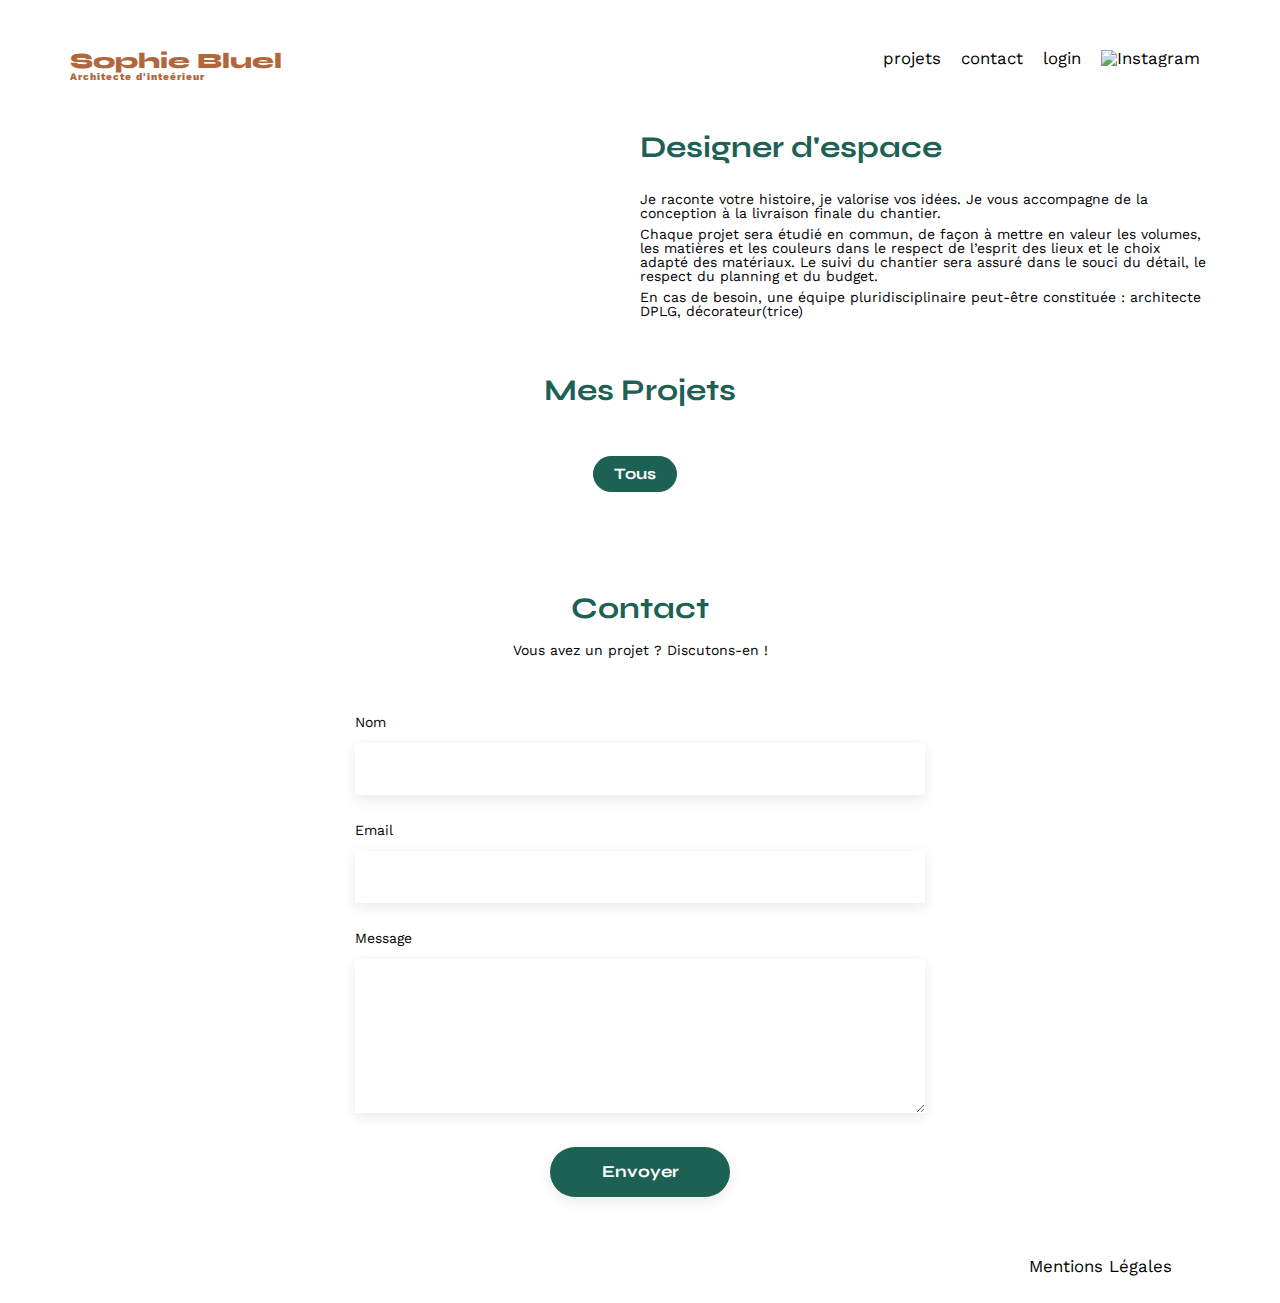
==== FrontEnd/index.html @ 48ae7760 "Ajout du filtre par catégories" ====
<!DOCTYPE html>
<html lang="fr">
<head>
	<meta charset="UTF-8">
	<title>Sophie Bluel - Architecte d'intérieur</title>
	<meta name="viewport" content="width=device-width, initial-scale=1.0">
	<link rel="preconnect" href="https://fonts.googleapis.com">
	<link rel="preconnect" href="https://fonts.gstatic.com" crossorigin>
	<link href="https://fonts.googleapis.com/css2?family=Syne:wght@700;800&family=Work+Sans&display=swap" rel="stylesheet">
	<meta name="description" content="">
	<link rel="stylesheet" href="./assets/style.css">
</head>
<body>
<header>
	<h1>Sophie Bluel <span>Architecte d'inteérieur</span></h1>
	<nav>
		<ul>
			<li>projets</li>
			<li>contact</li>
			<li>login</li>
			<li><img src="./assets/icons/instagram.png" alt="Instagram"></li>
		</ul>
	</nav>
</header>
<main>
	<section id="introduction">
		<figure>
			<img src="./assets/images/sophie-bluel.png" alt="">
		</figure>
		<article>
			<h2>Designer d'espace</h2>
			<p>Je raconte votre histoire, je valorise vos idées. Je vous accompagne de la conception à la livraison finale du chantier.</p>
			<p>Chaque projet sera étudié en commun, de façon à mettre en valeur les volumes, les matières et les couleurs dans le respect de l’esprit des lieux et le choix adapté des matériaux. Le suivi du chantier sera assuré dans le souci du détail, le respect du planning et du budget.</p>
			<p>En cas de besoin, une équipe pluridisciplinaire peut-être constituée : architecte DPLG, décorateur(trice)</p>
		</article>
	</section>
	<section id="portfolio">
		<h2>Mes Projets</h2>
		<div class="categories button-rounded">
			<span class="active" id="all">Tous</span>
		</div>
		<div class="gallery">
		</div>
	</section>
	<section id="contact">
		<h2>Contact</h2>
		<p>Vous avez un projet ? Discutons-en !</p>
		<form action="#" method="post">
			<label for="name">Nom</label>
			<input type="text" name="name" id="name">
			<label for="email">Email</label>
			<input type="email" name="email" id="email">
			<label for="message">Message</label>
			<textarea name="message" id="message" cols="30" rows="10"></textarea>
			<input type="submit" value="Envoyer">
		</form>
	</section>
</main>

<footer>
	<nav>
		<ul>
			<li>Mentions Légales</li>
		</ul>
	</nav>
</footer>

<script src="./assets/fetch.js"></script>
<script src="./assets/galerie.js"></script>
<script src="./assets/categories.js"></script>
</body>
</html>
---- FrontEnd/assets/style.css ----
/* http://meyerweb.com/eric/tools/css/reset/
   v2.0 | 20110126
   License: none (public domain)
*/

html, body, div, span, applet, object, iframe,
h1, h2, h3, h4, h5, h6, p, blockquote, pre,
a, abbr, acronym, address, big, cite, code,
del, dfn, em, img, ins, kbd, q, s, samp,
small, strike, strong, sub, sup, tt, var,
b, u, i, center,
dl, dt, dd, ol, ul, li,
fieldset, form, label, legend,
table, caption, tbody, tfoot, thead, tr, th, td,
article, aside, canvas, details, embed,
figure, figcaption, footer, header, hgroup,
menu, nav, output, ruby, section, summary,
time, mark, audio, video {
	margin: 0;
	padding: 0;
	border: 0;
	font-size: 100%;
	font: inherit;
	vertical-align: baseline;
}
/* HTML5 display-role reset for older browsers */
article, aside, details, figcaption, figure,
footer, header, hgroup, menu, nav, section {
	display: block;
}
body {
	line-height: 1;
}
ol, ul {
	list-style: none;
}
blockquote, q {
	quotes: none;
}
blockquote:before, blockquote:after,
q:before, q:after {
	content: '';
	content: none;
}
table {
	border-collapse: collapse;
	border-spacing: 0;
}
/** end reset css**/
body {
	max-width: 1140px;
	margin:auto;
	font-family: 'Work Sans' ;
	font-size: 14px;
}
header {
	display: flex;
	justify-content: space-between;
	margin: 50px 0
}
section {
	margin: 50px 0
}

h1{
	display: flex;
	flex-direction: column;
	font-family: 'Syne';
	font-size: 22px;
	font-weight: 800;
	color: #B1663C
}

h1 > span {
	font-family: 'Work Sans';
	font-size:10px;
	letter-spacing: 0.1em;
;
}

h2{
	font-family: 'Syne';
	font-weight: 700;
	font-size: 30px;
	color: #1D6154
}
nav ul {
	display: flex;
	align-items: center;
	list-style-type: none;

}
nav li {
	padding: 0 10px;
	font-size: 1.2em;
}

li:hover {
	color: #B1663C;
}
#introduction {
	display: flex;
	align-items: center;
}
#introduction figure {
	flex: 1
}
#introduction img {
	display: block;
	margin: auto;
	width: 80%;
}

#introduction article {
	flex: 1
}
#introduction h2 {
	margin-bottom: 1em;
}

#introduction p {
	margin-bottom: 0.5em;
}
#portfolio h2 {
	text-align: center;
	margin-bottom: 1em;
}

.button-rounded{
	display: flex;
	justify-content: center;
	margin: 51px;
}

.button-rounded span{
	margin-right: 10px;
	padding: 9px 20px;

	color: #1D6154;
	font-family: 'Syne';
	font-size: 16px;
	line-height: 16px;
	font-weight: 700;
	border: 1px solid #1D6154;
	border-radius: 60px;

	display: flex;
	text-align: center;
	justify-content: space-around;
	align-items: center;
}

.button-rounded span:hover, .button-rounded span.active{
	background-color: #1D6154;
	color: white;
}

.gallery {
	width: 100%;
	display: grid;
	grid-template-columns: 1fr 1fr 1fr;
	grid-column-gap: 20px;
	grid-row-gap: 20px;
}


.gallery img {
	width: 100%;
}

.categories .category span{
	cursor: pointer;
}

#contact {
	width: 50%;
margin: auto;
}
#contact > * {
	text-align: center;

}
#contact h2{
	margin-bottom: 20px;
}
#contact form {
	text-align: left;
	margin-top:30px;
	display: flex;
	flex-direction: column;
}

#contact input {
	height: 50px;
	font-size: 1.2em;
	border: none;
	box-shadow: 0px 4px 14px rgba(0, 0, 0, 0.09);
}
#contact label {
	margin: 2em 0 1em 0;
}
#contact textarea {
	border: none;
	box-shadow: 0px 4px 14px rgba(0, 0, 0, 0.09);
}

input[type="submit"]{
	font-family: 'Syne';
	font-weight: 700;
	color: white;
	background-color: #1D6154;
	margin : 2em auto ;
	width: 180px;
	text-align: center;
	border-radius: 60px ;
}

footer nav ul {
	display: flex;
	justify-content: flex-end;
	margin: 2em
}
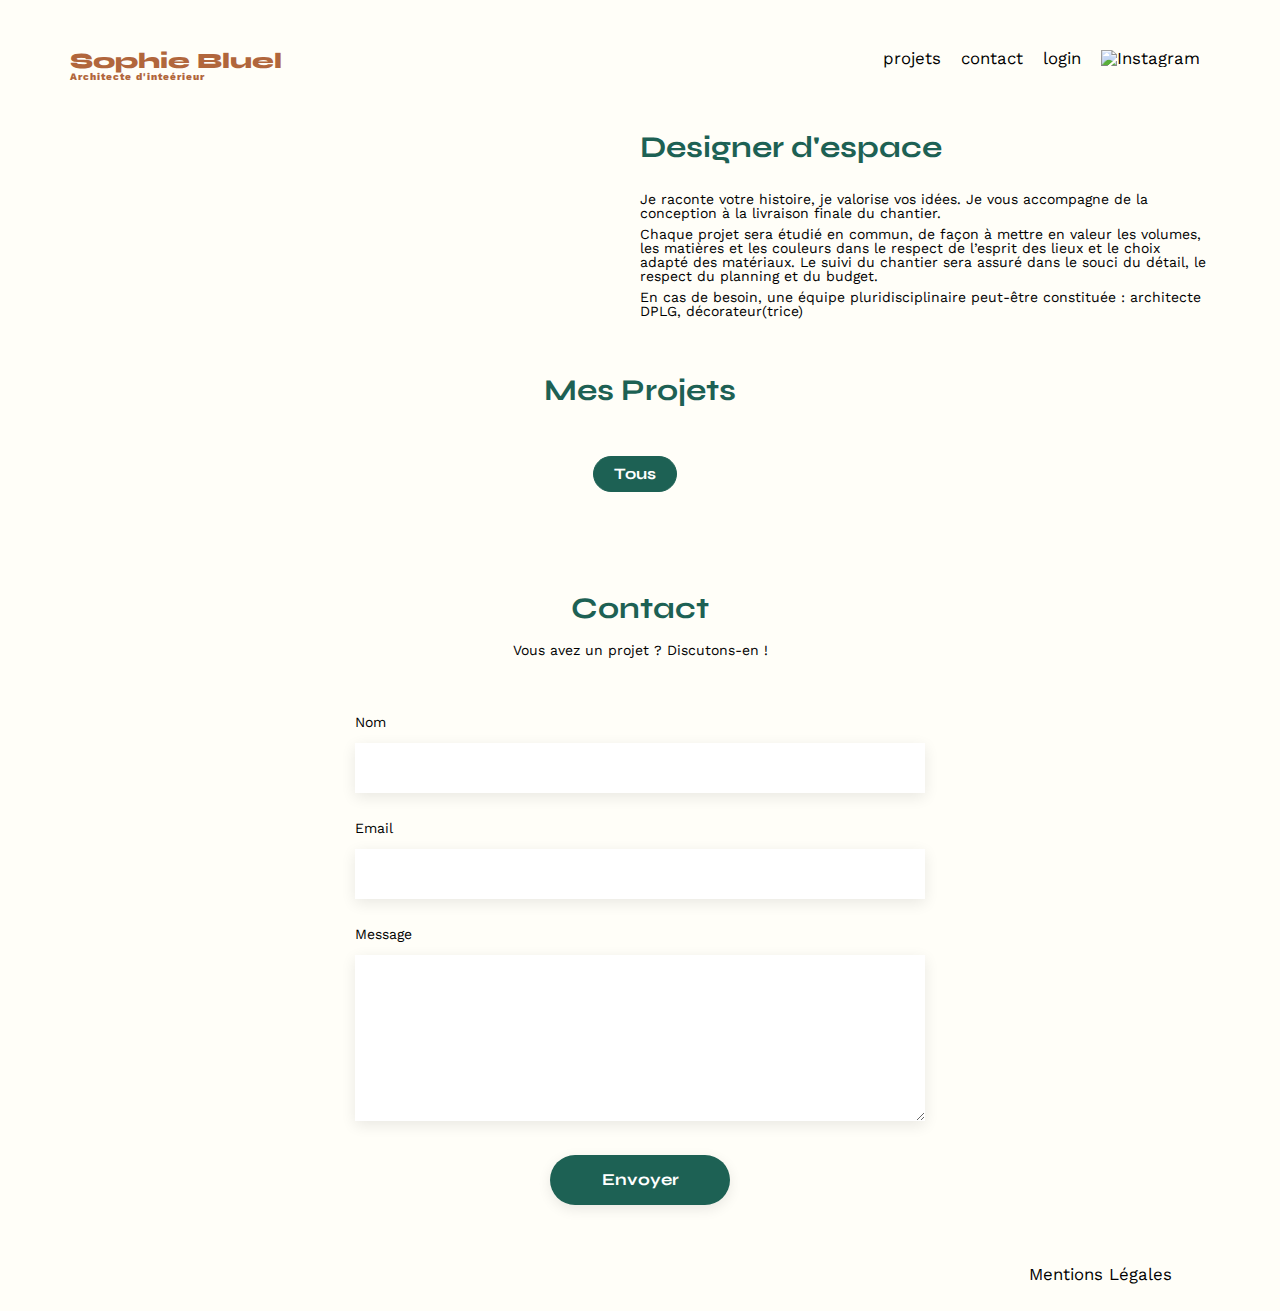
==== commit 8223172e: "Commencement d'ajout de la page login" ====
--- a/FrontEnd/index.html
+++ b/FrontEnd/index.html
@@ -8,7 +8,7 @@
 	<link rel="preconnect" href="https://fonts.gstatic.com" crossorigin>
 	<link href="https://fonts.googleapis.com/css2?family=Syne:wght@700;800&family=Work+Sans&display=swap" rel="stylesheet">
 	<meta name="description" content="">
-	<link rel="stylesheet" href="./assets/style.css">
+	<link rel="stylesheet" href="./assets/css/style.css">
 </head>
 <body>
 <header>
@@ -17,7 +17,7 @@
 		<ul>
 			<li>projets</li>
 			<li>contact</li>
-			<li>login</li>
+			<li><a href="login.html">login</a></li>
 			<li><img src="./assets/icons/instagram.png" alt="Instagram"></li>
 		</ul>
 	</nav>
@@ -65,8 +65,8 @@
 	</nav>
 </footer>
 
-<script src="./assets/fetch.js"></script>
-<script src="./assets/galerie.js"></script>
-<script src="./assets/categories.js"></script>
+<script src="./assets/js/fetch.js"></script>
+<script src="./assets/js/galerie.js"></script>
+<script src="./assets/js/categories.js"></script>
 </body>
 </html>
--- a/FrontEnd/assets/css/style.css
+++ b/FrontEnd/assets/css/style.css
@@ -0,0 +1,244 @@
+/* http://meyerweb.com/eric/tools/css/reset/
+   v2.0 | 20110126
+   License: none (public domain)
+*/
+
+html, body, div, span, applet, object, iframe,
+h1, h2, h3, h4, h5, h6, p, blockquote, pre,
+a, abbr, acronym, address, big, cite, code,
+del, dfn, em, img, ins, kbd, q, s, samp,
+small, strike, strong, sub, sup, tt, var,
+b, u, i, center,
+dl, dt, dd, ol, ul, li,
+fieldset, form, label, legend,
+table, caption, tbody, tfoot, thead, tr, th, td,
+article, aside, canvas, details, embed,
+figure, figcaption, footer, header, hgroup,
+menu, nav, output, ruby, section, summary,
+time, mark, audio, video {
+	margin: 0;
+	padding: 0;
+	border: 0;
+	font-size: 100%;
+	font: inherit;
+	vertical-align: baseline;
+}
+/* HTML5 display-role reset for older browsers */
+article, aside, details, figcaption, figure,
+footer, header, hgroup, menu, nav, section {
+	display: block;
+}
+body {
+	line-height: 1;
+	background-color: #FFFEF8;
+}
+ol, ul {
+	list-style: none;
+}
+blockquote, q {
+	quotes: none;
+}
+blockquote:before, blockquote:after,
+q:before, q:after {
+	content: '';
+	content: none;
+}
+table {
+	border-collapse: collapse;
+	border-spacing: 0;
+}
+/** end reset css**/
+body {
+	max-width: 1140px;
+	margin:auto;
+	font-family: 'Work Sans' ;
+	font-size: 14px;
+}
+header {
+	display: flex;
+	justify-content: space-between;
+	margin: 50px 0
+}
+section {
+	margin: 50px 0
+}
+
+h1{
+	display: flex;
+	flex-direction: column;
+	font-family: 'Syne';
+	font-size: 22px;
+	font-weight: 800;
+	color: #B1663C
+}
+
+h1 > span {
+	font-family: 'Work Sans';
+	font-size:10px;
+	letter-spacing: 0.1em;
+;
+}
+
+h2{
+	font-family: 'Syne';
+	font-weight: 700;
+	font-size: 30px;
+	color: #1D6154
+}
+nav ul {
+	display: flex;
+	align-items: center;
+	list-style-type: none;
+
+}
+nav li {
+	padding: 0 10px;
+	font-size: 1.2em;
+}
+
+li.active{
+	font-weight: 700;
+}
+
+li:hover {
+	color: #B1663C;
+}
+
+li img{
+	width: 20px;
+	height: 20px;
+}
+
+li a{
+	text-decoration: none;
+	color: black;
+}
+
+#introduction {
+	display: flex;
+	align-items: center;
+}
+#introduction figure {
+	flex: 1
+}
+#introduction img {
+	display: block;
+	margin: auto;
+	width: 80%;
+}
+
+#introduction article {
+	flex: 1
+}
+#introduction h2 {
+	margin-bottom: 1em;
+}
+
+#introduction p {
+	margin-bottom: 0.5em;
+}
+#portfolio h2 {
+	text-align: center;
+	margin-bottom: 1em;
+}
+
+.button-rounded{
+	display: flex;
+	justify-content: center;
+	margin: 51px;
+}
+
+.button-rounded span{
+	margin-right: 10px;
+	padding: 9px 20px;
+
+	color: #1D6154;
+	font-family: 'Syne';
+	font-size: 16px;
+	line-height: 16px;
+	font-weight: 700;
+	border: 1px solid #1D6154;
+	border-radius: 60px;
+
+	display: flex;
+	text-align: center;
+	justify-content: space-around;
+	align-items: center;
+}
+
+.button-rounded span:hover, .button-rounded span.active{
+	background-color: #1D6154;
+	color: white;
+}
+
+.gallery {
+	width: 100%;
+	display: grid;
+	grid-template-columns: 1fr 1fr 1fr;
+	grid-column-gap: 20px;
+	grid-row-gap: 20px;
+}
+
+
+.gallery img {
+	width: 100%;
+}
+
+.categories .category span{
+	cursor: pointer;
+}
+
+#contact {
+	width: 50%;
+margin: auto;
+}
+#contact > * {
+	text-align: center;
+
+}
+#contact h2{
+	margin-bottom: 20px;
+}
+#contact form {
+	text-align: left;
+	margin-top:30px;
+	display: flex;
+	flex-direction: column;
+}
+
+#contact input {
+	height: 50px;
+	font-size: 1.2em;
+	border: none;
+	box-shadow: 0px 4px 14px rgba(0, 0, 0, 0.09);
+}
+#contact label {
+	margin: 2em 0 1em 0;
+}
+#contact textarea {
+	border: none;
+	box-shadow: 0px 4px 14px rgba(0, 0, 0, 0.09);
+	padding: 8px 9px;
+}
+
+input{
+	padding: 0 15px;
+}
+
+input[type="submit"]{
+	font-family: 'Syne';
+	font-weight: 700;
+	color: white;
+	background-color: #1D6154;
+	margin : 2em auto ;
+	width: 180px;
+	text-align: center;
+	border-radius: 60px ;
+}
+
+footer nav ul {
+	display: flex;
+	justify-content: flex-end;
+	margin: 2em
+}
+
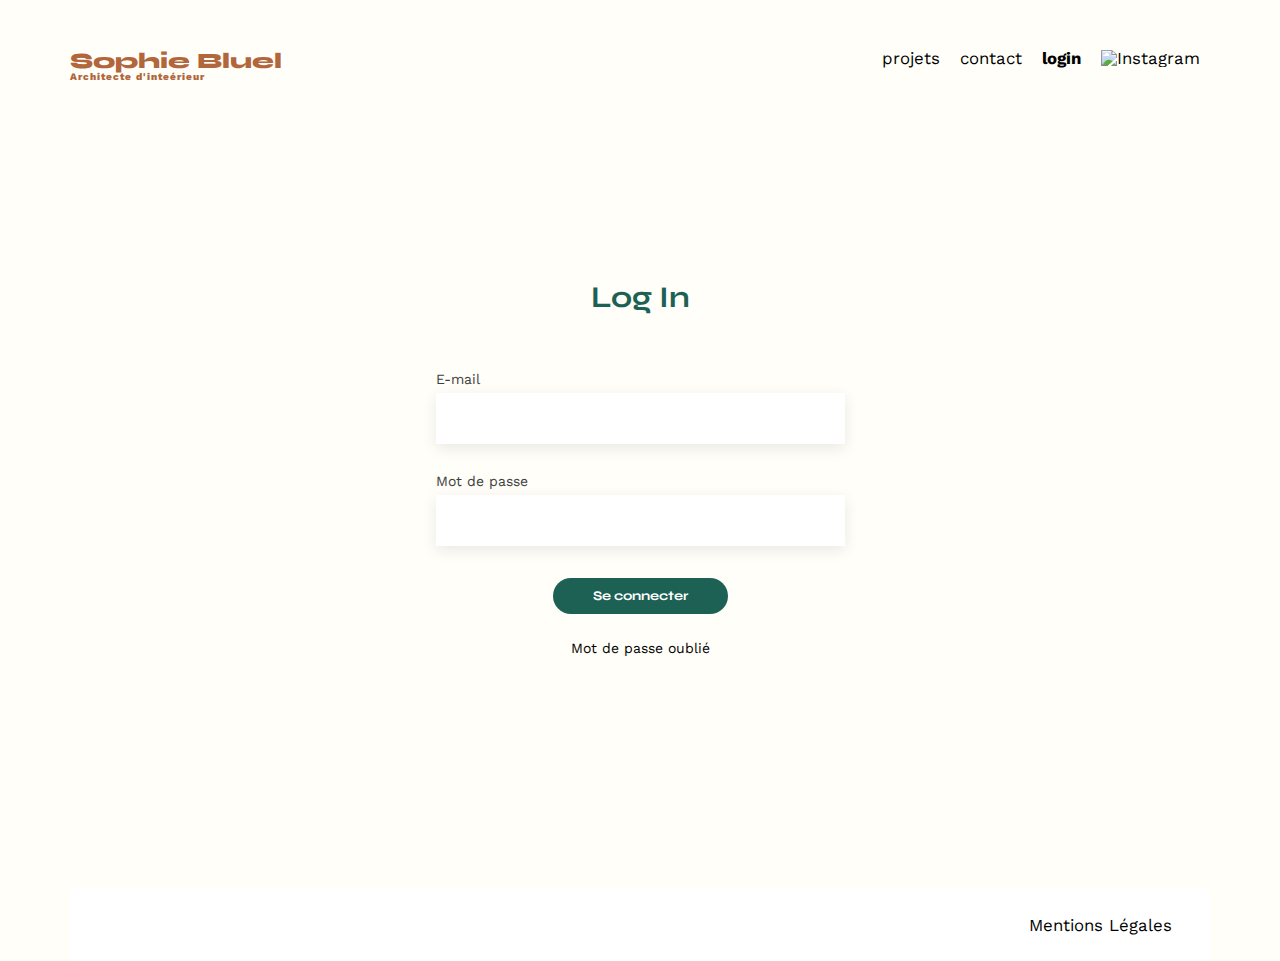
==== commit 05b920ba: "ajout login avec mdp & email + logout" ====
--- a/FrontEnd/index.html
+++ b/FrontEnd/index.html
@@ -17,7 +17,7 @@
 		<ul>
 			<li>projets</li>
 			<li>contact</li>
-			<li><a href="login.html">login</a></li>
+			<li id="logout">logout</li>
 			<li><img src="./assets/icons/instagram.png" alt="Instagram"></li>
 		</ul>
 	</nav>
@@ -66,7 +66,9 @@
 </footer>
 
 <script src="./assets/js/fetch.js"></script>
+<script src="./assets/js/testToken.js"></script>
 <script src="./assets/js/galerie.js"></script>
+<script src="./assets/js/logout.js"></script>
 <script src="./assets/js/categories.js"></script>
 </body>
 </html>
--- a/FrontEnd/assets/css/style.css
+++ b/FrontEnd/assets/css/style.css
@@ -94,6 +94,7 @@
 nav li {
 	padding: 0 10px;
 	font-size: 1.2em;
+	cursor: pointer;
 }
 
 li.active{
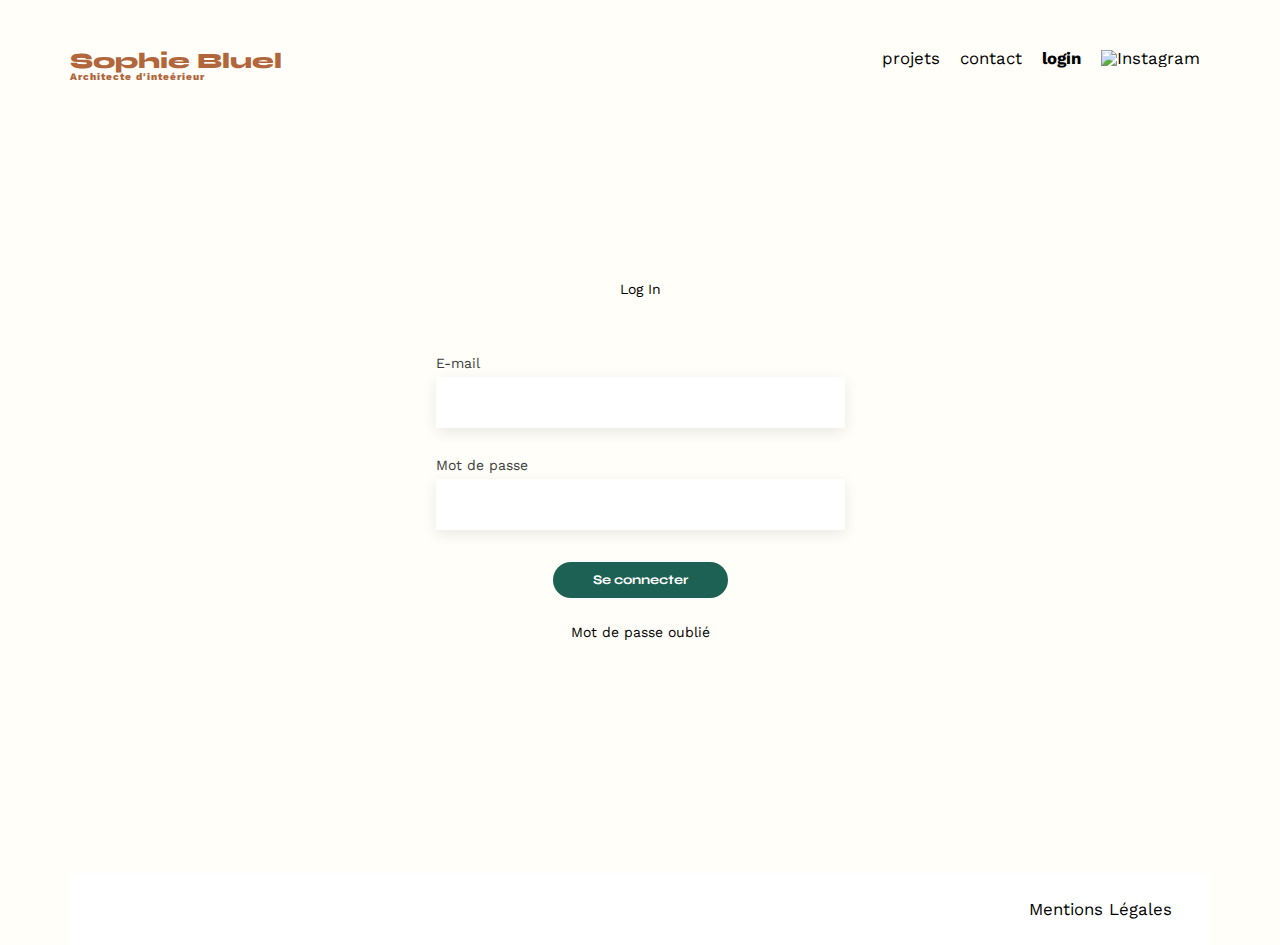
==== commit 5e4bafa4: "Ajout boite modale" ====
--- a/FrontEnd/index.html
+++ b/FrontEnd/index.html
@@ -7,12 +7,14 @@
 	<link rel="preconnect" href="https://fonts.googleapis.com">
 	<link rel="preconnect" href="https://fonts.gstatic.com" crossorigin>
 	<link href="https://fonts.googleapis.com/css2?family=Syne:wght@700;800&family=Work+Sans&display=swap" rel="stylesheet">
+	<link rel="stylesheet" href="https://cdnjs.cloudflare.com/ajax/libs/font-awesome/6.4.0/css/all.min.css" integrity="sha512-iecdLmaskl7CVkqkXNQ/ZH/XLlvWZOJyj7Yy7tcenmpD1ypASozpmT/E0iPtmFIB46ZmdtAc9eNBvH0H/ZpiBw==" crossorigin="anonymous" referrerpolicy="no-referrer" />
 	<meta name="description" content="">
 	<link rel="stylesheet" href="./assets/css/style.css">
+	<link rel="stylesheet" href="./assets/css/modal.css">
 </head>
 <body>
 <header>
-	<h1>Sophie Bluel <span>Architecte d'inteérieur</span></h1>
+	<h1>Sophie Bluel <span>Architecte d'intérieur</span></h1>
 	<nav>
 		<ul>
 			<li>projets</li>
@@ -27,7 +29,12 @@
 		<figure>
 			<img src="./assets/images/sophie-bluel.png" alt="">
 		</figure>
+
 		<article>
+			<div class="edit-texte">
+				<i class="fa-regular fa-pen-to-square"></i>
+				<span>modifier</span>
+			</div>
 			<h2>Designer d'espace</h2>
 			<p>Je raconte votre histoire, je valorise vos idées. Je vous accompagne de la conception à la livraison finale du chantier.</p>
 			<p>Chaque projet sera étudié en commun, de façon à mettre en valeur les volumes, les matières et les couleurs dans le respect de l’esprit des lieux et le choix adapté des matériaux. Le suivi du chantier sera assuré dans le souci du détail, le respect du planning et du budget.</p>
@@ -35,7 +42,21 @@
 		</article>
 	</section>
 	<section id="portfolio">
-		<h2>Mes Projets</h2>
+		<div class="project"> 
+			<h2>Mes Projets</h2>
+			<div id="edit-modal" data-target="#modal-galery" data-toggle="modal">
+				<i class="fa-regular fa-pen-to-square"></i>
+				<span>modifier</span>
+			</div>
+			<div class="modal" id="modal-galery">
+				<div class="modal-content">
+					<div class="modal-header">
+						<h2>Modifier la galerie</h2>
+						<span class="modal-close">&times;</span>
+					</div>
+				</div>
+			</div>
+		</div>
 		<div class="categories button-rounded">
 			<span class="active" id="all">Tous</span>
 		</div>
@@ -70,5 +91,7 @@
 <script src="./assets/js/galerie.js"></script>
 <script src="./assets/js/logout.js"></script>
 <script src="./assets/js/categories.js"></script>
+<script src="./assets/js/edit.js"></script>
+<script src="./assets/js/modal.js"></script>
 </body>
 </html>
--- a/FrontEnd/assets/css/style.css
+++ b/FrontEnd/assets/css/style.css
@@ -78,13 +78,29 @@
 	letter-spacing: 0.1em;
 ;
 }
-
-h2{
+.edit-texte{
+	margin-bottom: 20px;
+}
+
+.project{
+	display: flex;
+	justify-content: center;
+}
+
+.project h2{
 	font-family: 'Syne';
 	font-weight: 700;
 	font-size: 30px;
 	color: #1D6154
 }
+
+.project #edit-modal{
+	margin: 10px 21px;
+	font-size: 14px;
+	cursor: pointer;
+}
+
+
 nav ul {
 	display: flex;
 	align-items: center;
--- a/FrontEnd/assets/css/modal.css
+++ b/FrontEnd/assets/css/modal.css
@@ -0,0 +1,24 @@
+.modal{
+    display: none;
+    position: fixed;
+    z-index: 1;
+    left: 0;
+    top: 0;
+    width: 100%;
+    height: 100%;
+    overflow: auto;
+    background-color: rgb(0,0,0);
+    background-color: rgba(0,0,0,0.4);
+}
+
+.modal-content{
+    background-color: #fefefe;
+    margin: 15% auto;
+    padding: 20px;
+    border: 1px solid #888;
+    width: 80%;
+}
+
+.modal.show{
+    display: block;
+}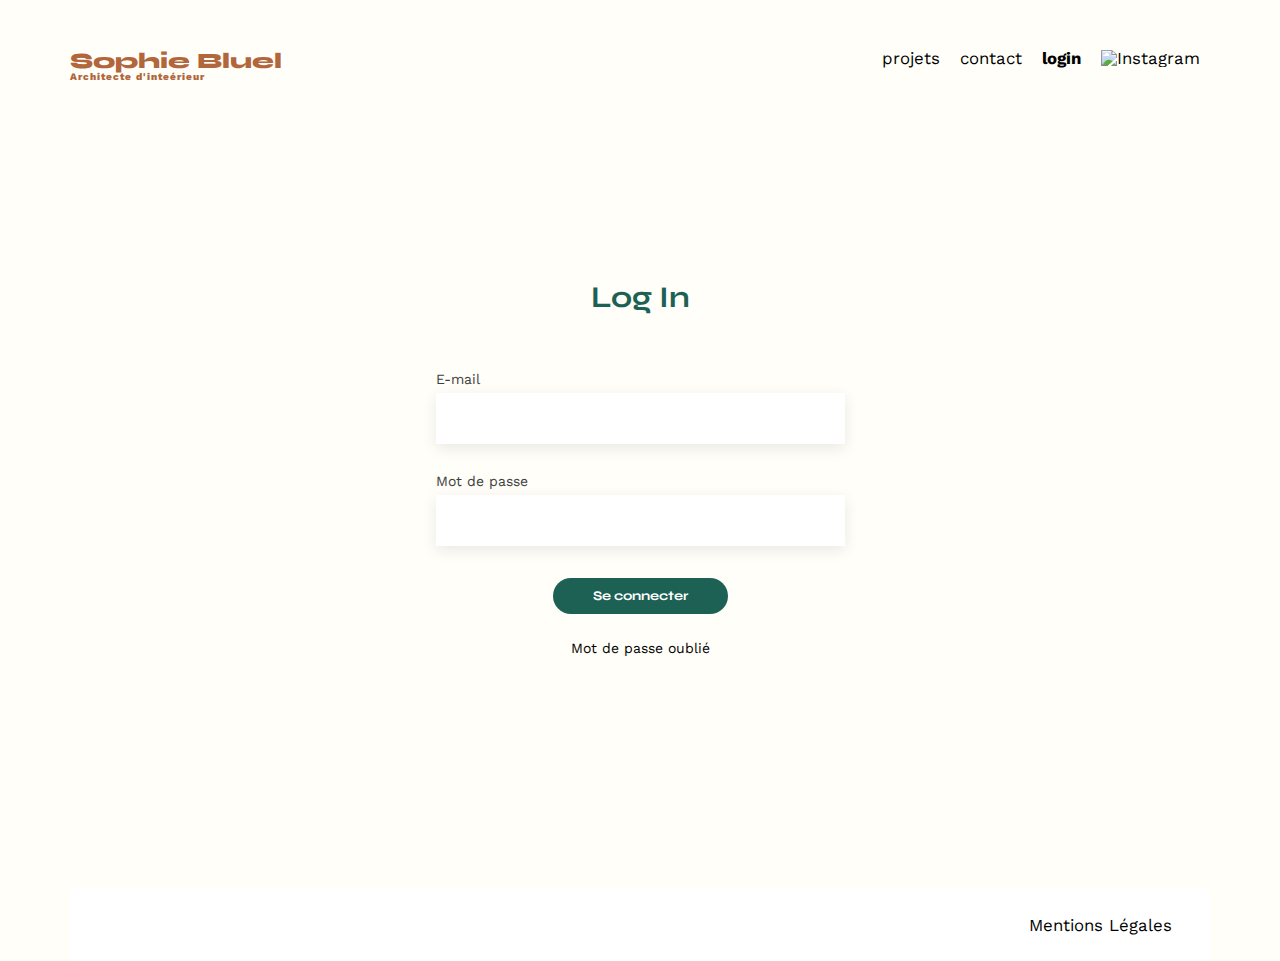
==== commit f36f330a: "ajout bouton supprimer sur les photos dans la modale" ====
--- a/FrontEnd/index.html
+++ b/FrontEnd/index.html
@@ -48,14 +48,37 @@
 				<i class="fa-regular fa-pen-to-square"></i>
 				<span>modifier</span>
 			</div>
+
 			<div class="modal" id="modal-galery">
 				<div class="modal-content">
 					<div class="modal-header">
-						<h2>Modifier la galerie</h2>
-						<span class="modal-close">&times;</span>
+						<div class="modal-actions">
+							<div class="arrow">
+								<i class="fa-solid fa-arrow-left modal-arrow"></i>
+							</div>
+							<div class="xmark">
+								<i class="fa-solid fa-xmark modal-close"></i>
+							</div>
+						</div>
+					</div>
+					<div class="modal-title">
+						<span class=".modal-title">Galerie photo</span>
+					</div>
+					<div class="modal-main">
+						<div class="edit-photo">
+						</div>
+					</div>
+					<div class="modal-footer">
+						<div class="button-add">
+							<span>Ajouter une photo</span>
+						</div>
+						<div class="remove-galery">
+							<span>Supprimer la galerie</span>
+						</div>
 					</div>
 				</div>
 			</div>
+
 		</div>
 		<div class="categories button-rounded">
 			<span class="active" id="all">Tous</span>
--- a/FrontEnd/assets/css/style.css
+++ b/FrontEnd/assets/css/style.css
@@ -87,7 +87,7 @@
 	justify-content: center;
 }
 
-.project h2{
+h2{
 	font-family: 'Syne';
 	font-weight: 700;
 	font-size: 30px;
--- a/FrontEnd/assets/css/modal.css
+++ b/FrontEnd/assets/css/modal.css
@@ -5,7 +5,6 @@
     left: 0;
     top: 0;
     width: 100%;
-    height: 100%;
     overflow: auto;
     background-color: rgb(0,0,0);
     background-color: rgba(0,0,0,0.4);
@@ -14,11 +13,127 @@
 .modal-content{
     background-color: #fefefe;
     margin: 15% auto;
-    padding: 20px;
-    border: 1px solid #888;
-    width: 80%;
+    padding: 30px;
+    border: 1px solid #888; 
+    max-width: 630px;
+    max-height: 731px;
+    border-radius: 10px;
+
+    display: flex;
+    justify-content: center;
+    flex-direction: column;
+}
+
+.modal-header{
+    width: 100%;
+}
+
+.modal-header .modal-actions{
+    display: flex;
+    justify-content: space-between;
+    align-items: center;
+}
+
+.modal-header .modal-actions .arrow i{
+    cursor : pointer;
+    display: none;
+}
+
+
+.modal-header .modal-actions i .modal-close{
+    cursor : pointer;  
+    display: block;
+    width: 24px;
+    height: 24px;
 }
 
 .modal.show{
     display: block;
-}+}
+
+.modal-title{
+	font-family: 'work sans';
+	font-weight: 400;
+	font-size: 26px;
+	color: #000;
+    display: flex;
+    justify-content: center;
+    align-items: center;
+    margin: 15px 0 45px 0 ;
+}
+
+.image-modal{
+    position: relative;
+}
+
+.image-modal .poubelle{
+    position: absolute;
+    width: 17px;
+    height: 17px;
+    background-color: #000;
+    padding: 4px;
+    border-radius: 2px;
+    box-sizing: border-box;
+    top: 6px;
+    right: 6px;
+}
+
+.image-modal .fa-trash-can{
+    color: #FFFFFF;
+    font-size: 9px;
+    
+    display: flex;
+    justify-content: center;
+}
+
+.modal-main{
+    margin: 0 20%;
+    border-bottom: 1px solid #B3B3B3;
+}
+
+.edit-photo {
+	max-width: 420px;
+	display: grid;
+	grid-template-columns: 1fr 1fr 1fr 1fr 1fr;
+	grid-column-gap: 20px;
+	grid-row-gap: 20px;
+    margin-bottom: 50px;
+}
+
+
+.edit-photo img {
+	width: 100%;
+}
+
+
+.modal-footer{
+    margin-top:40px ;
+    display: flex;
+    justify-content: center;
+    align-items: center;
+    flex-direction: column;
+}
+
+.modal-footer .button-add{
+    background-color: #1D6154;
+    border-radius: 60px;
+    width: 237px;
+    height: 36px ;
+    line-height: 36px;
+    margin-bottom: 23px;
+}
+
+.modal-footer .button-add span{
+    font-family: 'Syne';
+    font-style: normal;
+    font-weight: 700;
+    font-size: 14px;
+    color: #fefefe;
+
+    display: flex;
+    justify-content: center;
+}
+
+.modal-footer .remove-galery{
+    color: red;
+}
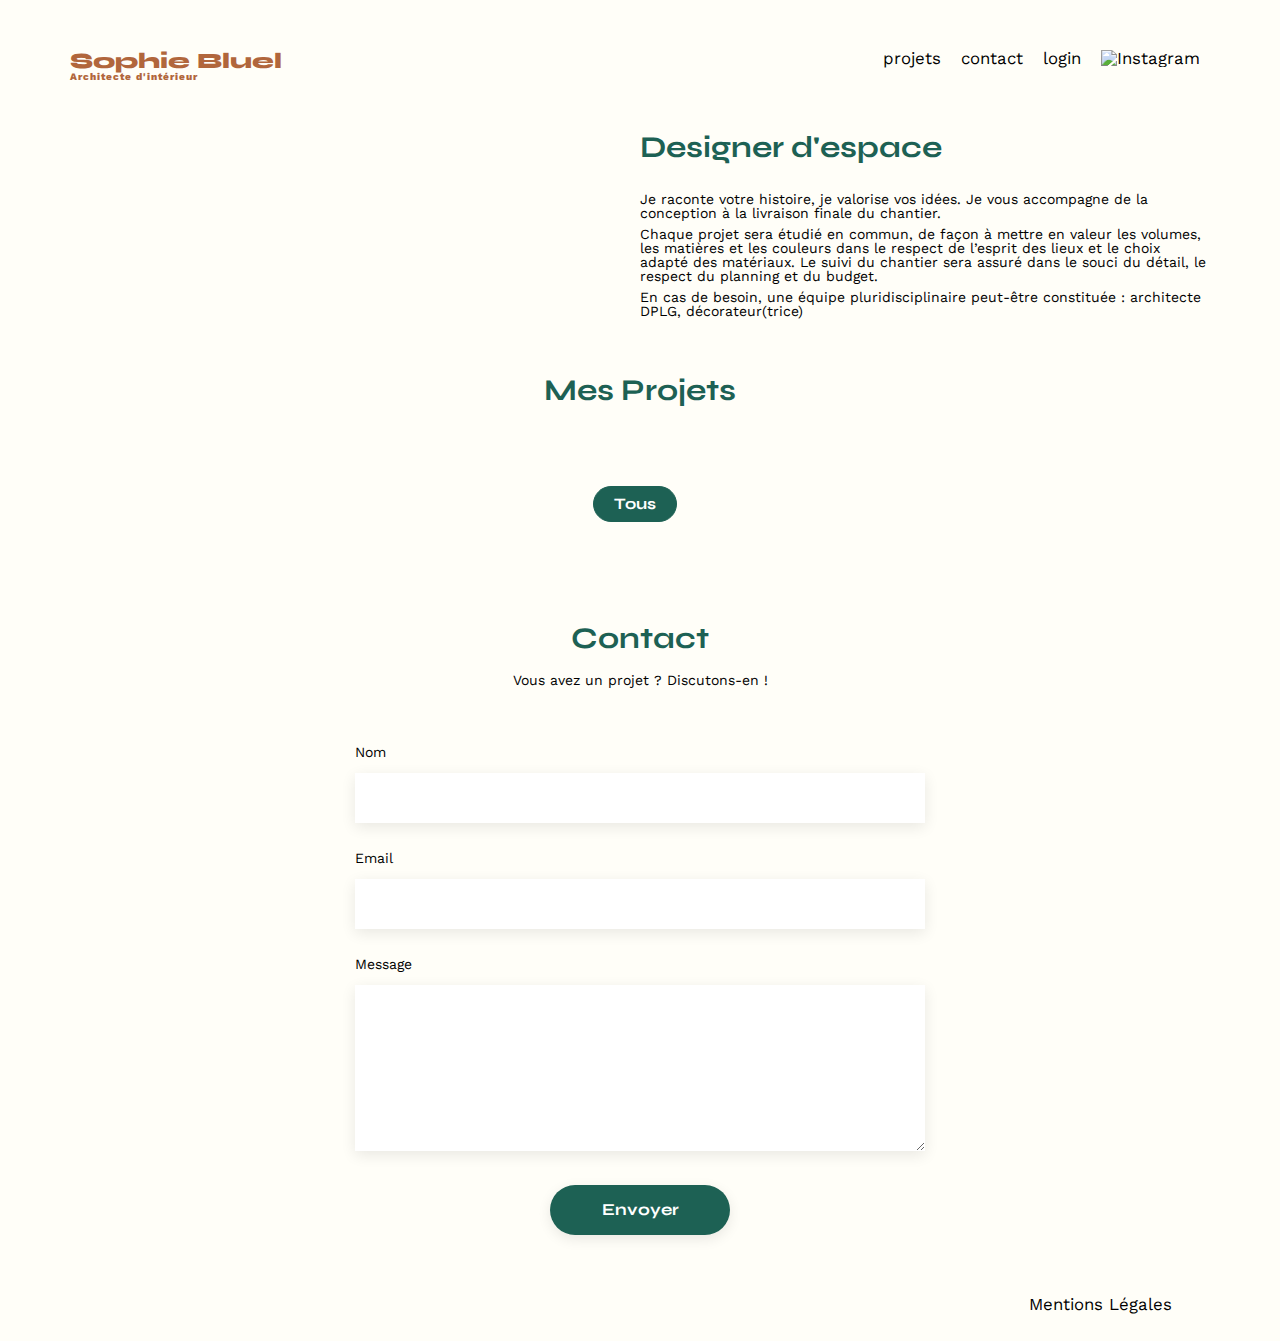
==== commit c0a4ef9a: "Modification de fin de projet / review soutenance" ====
--- a/FrontEnd/index.html
+++ b/FrontEnd/index.html
@@ -13,13 +13,23 @@
 	<link rel="stylesheet" href="./assets/css/modal.css">
 </head>
 <body>
+<div class="banniere d-block-log"> 
+	<div class="mode-edition">
+		<i class="fa-regular fa-pen-to-square"></i>
+		<span>Mode édition</span>
+	</div>
+	<div class="publication-change">
+		<span> publier les changements </span>
+	</div>
+</div>
 <header>
-	<h1>Sophie Bluel <span>Architecte d'intérieur</span></h1>
+	<a class="title" href="index.html">Sophie Bluel <span>Architecte d'intérieur</span></a>
 	<nav>
 		<ul>
-			<li>projets</li>
-			<li>contact</li>
-			<li id="logout">logout</li>
+			<li><a href="#portfolio">projets</a></li>
+			<li><a href="#contact"> contact</a></li>
+			<li id="logout" class="d-block-log">logout</li>
+			<li id="login" class="d-none-log"><a href="login.html">login</a></li>
 			<li><img src="./assets/icons/instagram.png" alt="Instagram"></li>
 		</ul>
 	</nav>
@@ -31,7 +41,7 @@
 		</figure>
 
 		<article>
-			<div class="edit-texte">
+			<div class="edit-texte d-block-log">
 				<i class="fa-regular fa-pen-to-square"></i>
 				<span>modifier</span>
 			</div>
@@ -44,7 +54,7 @@
 	<section id="portfolio">
 		<div class="project"> 
 			<h2>Mes Projets</h2>
-			<div id="edit-modal" data-target="#modal-galery" data-toggle="modal">
+			<div id="edit-modal"  class="d-block-log" data-target="#modal-galery" data-toggle="modal">
 				<i class="fa-regular fa-pen-to-square"></i>
 				<span>modifier</span>
 			</div>
@@ -53,9 +63,7 @@
 				<div class="modal-content">
 					<div class="modal-header">
 						<div class="modal-actions">
-							<div class="arrow">
-								<i class="fa-solid fa-arrow-left modal-arrow"></i>
-							</div>
+							<div></div>
 							<div class="xmark">
 								<i class="fa-solid fa-xmark modal-close"></i>
 							</div>
@@ -79,8 +87,68 @@
 				</div>
 			</div>
 
+			<div class="modal" id="modal-add">
+				<div class="modal-content">
+					<div class="modal-header">
+						<div class="modal-actions">
+							<div class="arrow">
+								<i class="fa-solid fa-arrow-left modal-arrow"></i>
+							</div>
+							<div class="xmark">
+								<i class="fa-solid fa-xmark modal-close"></i>
+							</div>
+						</div>
+					</div>
+					<div class="modal-title">
+						<span class=".modal-title">Ajout photo</span>
+					</div>
+					<div class="modal-main">
+						<div class="photo-encart">
+							<div class="content-photo-encart">
+								<div>
+									<img src="./assets/icons/picture-svgrepo-com 1.png">
+									<div class="button-add">
+										<span id="button-add-photo"> + Ajouter photo </span>
+									</div>
+									<p>jpg, png : 4mo max</p>
+								</div>
+							</div>
+						</div>
+						
+						<div class="modal-form">
+							<form id="addPhoto_form"> 
+								<input type="file"
+										id="photo" name="image"
+										alt="add new photo"
+										accept="image/png, image/jpeg"
+										hidden>
+								
+								<div class="formulaire titre">
+									<label for="text">Titre</label>
+									<input type="text" name="title" id="text_search" required>
+								</div>
+				
+								<div class="formulaire option">
+									<label for="Categorie">Categorie</label>
+									<select name="category" id="categorie search">
+									  <option value="1">Objet</option>
+									  <option value="2">Appartement</option>
+									  <option value="3">Hôtel & restaurant</option>
+									</select>
+								</div>
+							</form>
+						</div>
+
+						
+					</div>
+					<div class="modal-footer">
+						<button type="submit" class="button-add" id="button-validation">Valider</button>
+					</div>
+				</div>
+			</div>
+			
 		</div>
-		<div class="categories button-rounded">
+		<div class="categories button-rounded d-none-log">
 			<span class="active" id="all">Tous</span>
 		</div>
 		<div class="gallery">
--- a/FrontEnd/assets/css/style.css
+++ b/FrontEnd/assets/css/style.css
@@ -54,6 +54,43 @@
 	font-family: 'Work Sans' ;
 	font-size: 14px;
 }
+
+.banniere{
+	background-color: black;
+	width: 100%;
+	height: 59px;
+	display: flex;
+	justify-content: center;
+	align-items: center;
+
+	position: fixed;
+    top: 0px;
+    left: 0px;
+}
+
+.banniere + header{
+	margin-top:109px;
+}
+
+.banniere .mode-edition{
+	color: rgb(255, 255, 255);	
+	font-size: 14px;
+	margin-right: 21px;
+	
+}
+
+.banniere .publication-change{
+	background-color: rgb(255, 255, 255);
+	width: 216px;
+	height: 38px;
+	border-radius: 60px;
+	font-size: 14px;
+
+	display: flex;
+	justify-content: center;
+	align-items: center;
+}
+
 header {
 	display: flex;
 	justify-content: space-between;
@@ -63,16 +100,21 @@
 	margin: 50px 0
 }
 
-h1{
+a.title{
 	display: flex;
 	flex-direction: column;
 	font-family: 'Syne';
 	font-size: 22px;
 	font-weight: 800;
-	color: #B1663C
-}
-
-h1 > span {
+	color: #B1663C;
+	text-decoration: none;
+}
+
+.hidden{
+	display: none !important;
+}
+
+a.title > span {
 	font-family: 'Work Sans';
 	font-size:10px;
 	letter-spacing: 0.1em;
@@ -186,6 +228,10 @@
 .button-rounded span:hover, .button-rounded span.active{
 	background-color: #1D6154;
 	color: white;
+}
+
+.bg-green{
+	background-color: #1D6154 !important;
 }
 
 .gallery {
--- a/FrontEnd/assets/css/modal.css
+++ b/FrontEnd/assets/css/modal.css
@@ -1,10 +1,13 @@
 .modal{
     display: none;
     position: fixed;
+    justify-content: center;
+    align-items: center;
     z-index: 1;
     left: 0;
     top: 0;
     width: 100%;
+    height: 100%;
     overflow: auto;
     background-color: rgb(0,0,0);
     background-color: rgba(0,0,0,0.4);
@@ -12,15 +15,15 @@
 
 .modal-content{
     background-color: #fefefe;
-    margin: 15% auto;
     padding: 30px;
     border: 1px solid #888; 
+    width: 100%;
     max-width: 630px;
     max-height: 731px;
+    overflow-y: auto;
     border-radius: 10px;
 
     display: flex;
-    justify-content: center;
     flex-direction: column;
 }
 
@@ -33,12 +36,6 @@
     justify-content: space-between;
     align-items: center;
 }
-
-.modal-header .modal-actions .arrow i{
-    cursor : pointer;
-    display: none;
-}
-
 
 .modal-header .modal-actions i .modal-close{
     cursor : pointer;  
@@ -48,7 +45,7 @@
 }
 
 .modal.show{
-    display: block;
+    display: flex;
 }
 
 .modal-title{
@@ -105,7 +102,6 @@
 	width: 100%;
 }
 
-
 .modal-footer{
     margin-top:40px ;
     display: flex;
@@ -126,7 +122,7 @@
 .modal-footer .button-add span{
     font-family: 'Syne';
     font-style: normal;
-    font-weight: 700;
+    font-weight: 500;
     font-size: 14px;
     color: #fefefe;
 
@@ -134,6 +130,104 @@
     justify-content: center;
 }
 
+.btn-bg-green{
+    background-color: #1D6154 !important;
+}
+
+.modal-footer #button-validation{
+    border: 0;
+    font-family: 'Syne';
+    font-style: normal;
+    font-weight: 500;
+    font-size: 14px;
+    color: #fefefe;
+}
+
 .modal-footer .remove-galery{
     color: red;
 }
+
+#modal-add .modal-main .photo-encart{
+    width: 420px;
+    height: 170px;
+    max-width: 100%;
+    border-radius: 3px;
+    background-color: #E8F1F6;
+    margin-bottom: 30px;
+}
+
+#modal-add .modal-main .photo-encart .content-photo-encart{
+    height: 100%;
+    justify-content: center;
+    display: flex;
+    align-items: center;
+    flex-direction: column;
+}
+
+#modal-add .modal-main .photo-encart .content-photo-encart > div {
+    height: 100%;
+    justify-content: center;
+    display: flex;
+    align-items: center;
+    flex-direction: column;
+}
+
+#modal-add .modal-main .photo-encart .content-photo-encart img:not(.img-select){
+    margin-bottom: 15px;
+}
+
+#modal-add .modal-main .photo-encart .content-photo-encart .button-add{
+    height: 36px;
+    min-width: 173px;
+    margin-bottom: 7px;
+    background-color: #CBD6DC;
+    color: #306685;
+    border-radius: 50px;
+    font-weight: 500;
+    font-size: 16px;
+}
+
+
+#modal-add .modal-main .photo-encart .content-photo-encart span{
+    align-items: center;
+    justify-content: center;
+    height: 100%;
+    display: flex;
+}
+
+#modal-add .modal-main .modal-form #addPhoto_form .formulaire{
+    display: flex;
+    flex-direction: column;
+}
+
+#modal-add .modal-main .modal-form #addPhoto_form .formulaire label{
+    margin-bottom: 10px;
+}
+
+#modal-add .modal-main .modal-form #addPhoto_form .formulaire input{
+    margin-bottom: 21px;
+    padding-left: 16px;
+
+    height: 51px;
+    max-width: 420px;
+    border: 1px solid #FFF;
+    box-shadow: 0px 4px 14px 0px rgba(0, 0, 0, 0.09);
+}
+
+#modal-add .modal-main .modal-form #addPhoto_form .formulaire select{
+    height: 51px;
+    max-width: 420px;
+    border: 1px solid #FFF;
+    box-shadow: 0px 4px 14px 0px rgba(0, 0, 0, 0.09);
+
+    margin-bottom: 50px;
+    padding-left: 16px;
+}
+
+#modal-add .modal-footer .button-add{
+    background-color: #A7A7A7;
+}
+
+#modal-add .img-select{
+    height: 100%;
+}